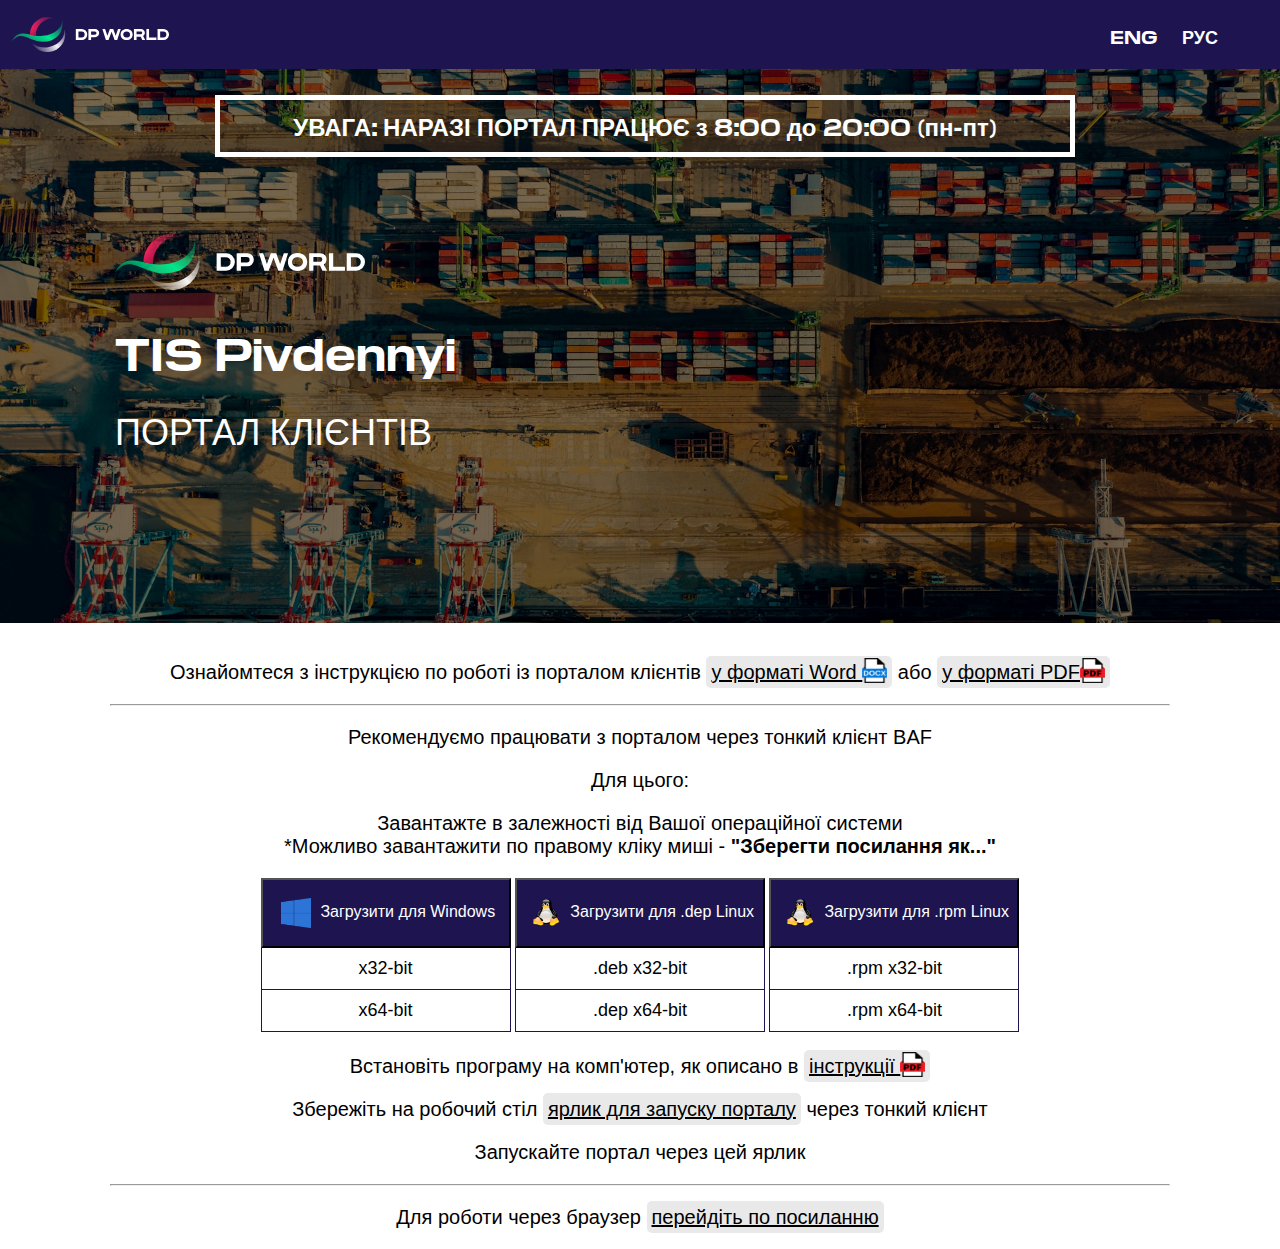
==== index.html @ ac122f91 "first commit" ====
<html>
<head>
	<meta charset="utf-8">
	<meta http-equiv=Content-Type content="text/html";>
	<meta http-equiv="Cache-Control" content="no-cache, must-revalidate">
	<link href="https://fonts.googleapis.com/css?family=Roboto:100,300,400,500,700&amp;subset=cyrillic-ext" rel="stylesheet">
	<link href="./styles/style.css" rel="stylesheet">
	<link rel="icon" type="image/x-icon" href="./img/favicon.png">
	<title>TIS Pivdennyi Портал клієнтів</title>
</head>
<body>
	<div class="header">
		<a href="https://www.dpworld.com/uk/ukraine" target="_blank" class="logo-link">
			<img class="logo" src="./img/logo.svg">
		</a>
		<div class="header-right">
			<a href="index_en.html">ENG</a>
			<a href="index_ru.html">РУС</a>
		</div>
	</div>
	<main class="main">
        <section class="intro" id="top">
            <div class="intro-wrapper">
				<h1 class="disclaimer">УВАГА: НАРАЗІ ПОРТАЛ ПРАЦЮЄ з 8:00 до 20:00 (пн-пт)</h1>
				<img class="intro_logo" src="./img/logo.svg">
                <h1 class="intro_title">TIS Pivdennyi</h1>
                <p class="intro_subtitle">
                    ПОРТАЛ КЛІЄНТІВ 
                </p>
            </div>
        </section>
	</main>
	<div class="container">
		<div class="wrapper">
		<p>Ознайомтеся з інструкцією по роботі із порталом клієнтів <a class="link wordLink" href="man/Instruction_portal.docx">у форматі Word </a> або <a class="link pdfLink" href="man/Instruction_portal.pdf">у форматі PDF</a></p>
		<hr>
		<p>Рекомендуємо працювати з порталом через тонкий клієнт BAF</p>
		<p>Для цього:</p>
		<p>Завантажте в залежності від Вашої операційної системи<br>
		*Можливо завантажити по правому кліку миші - <b>"Зберегти посилання як..."</b></p>
			<div class="btn-wrapper">
				<button class="btn">
					<img class="btn-logo" src="./img/windows-logo.png">
					<span>Загрузити для Windows</span>
				</button>
				<div class="dropdown">
					<ul>
						<li><a href="platform/setuptc.zip">x32-bit</b></a></li>
						<li><a href="platform/setuptc64.zip">x64-bit</a></li>
					</ul>
				</div>
			</div>
			<div class="btn-wrapper">
				<button class="btn">
					<img class="btn-logo" src="./img/linux-logo.png">
					<span>Загрузити для .dep Linux</span>
				</button>
				<div class="dropdown">
					<ul>
						<li><a href="platform/thin.client.deb32.tar">.deb x32-bit</a></li>
						<li><a href="platform/thin.client.deb64.tar">.dep x64-bit</a></li>
					</ul>
				</div>
			</div>
			<div class="btn-wrapper">
				<button class="btn">
					<img class="btn-logo" src="./img/linux-logo.png">
					<span>Загрузити для .rpm Linux</span>
				</button>
				<div class="dropdown">
					<ul>
						<li><a href="platform/thin.client.rpm32.tar">.rpm x32-bit</a></li>
						<li><a href="platform/thin.client.rpm64.tar">.rpm x64-bit</a></li>
					</ul>
				</div>
			</div>
			<p>Встановіть програму на комп'ютер, як описано в <a class="link pdfLink" href="man/man-install-portal.pdf">інструкції </a></p>
			<p>Збережіть на робочий стіл <a class="link" href="platform/Portal.v8i">ярлик для запуску порталу</a> через тонкий клієнт</p>
			<p>Запускайте портал через цей ярлик</p>
			<hr>
			<p>Для роботи через браузер <a class="link" href="portal-klientov/?DisableStartupMessages&l=en&vl=en">перейдіть по посиланню</a></p>
		</div>
	</div>
</div>
</body>
</html>
---- styles/style.css ----
@import url("https://maxcdn.bootstrapcdn.com/font-awesome/4.5.0/css/font-awesome.min.css");
@import url(https://fonts.googleapis.com/css?family=Open+Sans);
@font-face {
    font-family: 'Pilat Wide';
    src: url(../font/PilatWide-Bold.ttf);
}

html, body {
    margin: 0;
    padding: 0;
    font-family: "Segoe UI", sans-serif;
}

.header {
    width: 100%;
    overflow: hidden;
    background-color: #1E1450;
    padding: 5px 0;
}

.header .logo {
    font-size: 25px;
}

.header .logo-link {
    margin-left: 260px;
}

.header-right {
    float: right;
    font-weight: bold;
    margin-top: 7px;
    margin-right: 50px;
}

.header a {
    font-family: 'Pilat Wide', sans-serif;
    float: left;
    color: #fff;
    text-align: center;
    padding: 12px;
    text-decoration: none;
    font-size: 18px; 
    line-height: 25px;
    border-radius: 4px;
}

.header a:hover {
    background-color: #150E38;
    color: #fff;
}

.wrapper{
    position: relative;
    max-width: 1060px;
    margin: 0 auto;
    padding: 0 15px;
}

.intro-wrapper {
    position: relative;
    max-width: 1060px;
    margin: 0 auto;
    padding: 0 15px;
}

.intro {
    min-height: 10vh;
    background: url(../img/background.png) no-repeat center;
    background-size: cover;
    padding-top: 10px;
    padding-bottom: 123px;
}

.disclaimer{
    text-align: center;
    font-family: 'Pilat Wide', sans-serif;
    color: #fff;
    font-size: 24px;
    margin-left: 100px;
    margin-right: 100px;
    padding: 10px;
    border: 5px solid white;
}

.intro_logo {
    margin-top: 60px;
    width: 250px;
    height: auto;
}

.intro_title{
    font-family: 'Pilat Wide', sans-serif;
    max-width: 619px;
    font-weight: 500;
    font-size: 46px;
    line-height: 60px;
    color: #fff;
    margin-bottom: 22px;
}

.intro_subtitle{
    font-family: 'Pilat Wide', sans-serif;
    max-width: 546px;
    color: #fff;
    font-size: 36px;
    line-height: 24px;
    margin-bottom: 59px;
}

.container {
    text-align: center;
    padding-top: 15px;
    padding-right: 60px;
    padding-left: 60px;
}

.btn-wrapper {
    display: inline-block;
    position: relative;
}

.android-btn-wrapper {
    margin-top: 15px;
}

.btn-logo {
    height: 30px;
    width: 30px;
}

.btn {
    background-color: #1E1450;
    color: #fff;
    cursor: default;
    width: 250px;
    height: 70px;
    font-size: 16px;
}

.android-btn {
    background-color: #1E1450;
    color: #fff;
    cursor: pointer;
    width: 250px;
    height: 55px;
    font-size: 16px;
}

.android-btn:hover {
    background-color: #150E38;
}

.btn img {  
    display: inline-block;
    vertical-align: middle;
    padding: 5px;
    border-radius: 5px;
}

.android-btn img {  
    display: inline-block;
    vertical-align: middle;
    padding: 5px;
    border-radius: 5px;
}

.dropdown {
    width: 100%;
    box-sizing: border-box;
}


ul {
    list-style-type: none;
    margin: 0;
    padding: 0;
}

ul li {
    padding: 10px;
    border: 1px solid #1E1450;
    border-top: 0;
}

ul li a {
    color: #000;
    font-size: 18px;
    text-decoration: none;
}

li:hover {
    color: #fff;
    background: #1E1450;
    text-decoration: underline;
}

li:hover a {
    color: #fff;
}

p {
    font-size: 20px;
}

.link {
    color: #000;
    padding: 5px;
    border-radius: 5px;
    background-color: #E9E9E9;
}

.link:hover {
    color: #fff;
    background-color: #1E1450;
}

.wordlink:after {
    background-image: url(../img/word.png);
    background-size: 25px 25px;
    vertical-align:text-bottom;
    display: inline-block;
    width: 25px; 
    height: 25px;
    content:"";
}

.pdflink:after {
    background-image: url(../img/pdf.png);
    background-size: 25px 25px;
    vertical-align:text-bottom;
    display: inline-block;
    width: 25px; 
    height: 25px;
    content:"";
}

@media screen and (max-width: 1560px) {
    .header .logo-link {
        margin-left: 100px;
    }
}

@media screen and (max-width: 1300px) {

    .header .logo-link {
        margin-left: 0;
    }

    .intro-wrapper {
        margin-left: 100px;
    }
}

@media screen and (max-width: 1200px) {
    .disclaimer {
        font-size: 21px;
        border: 3px solid white;
    }
}

@media screen and (max-width: 1040px) {
    .disclaimer {
        font-size: 16px;
    }
}

@media screen and (max-width: 960px) {
    .disclaimer {
        font-size: 6px;
    }
}
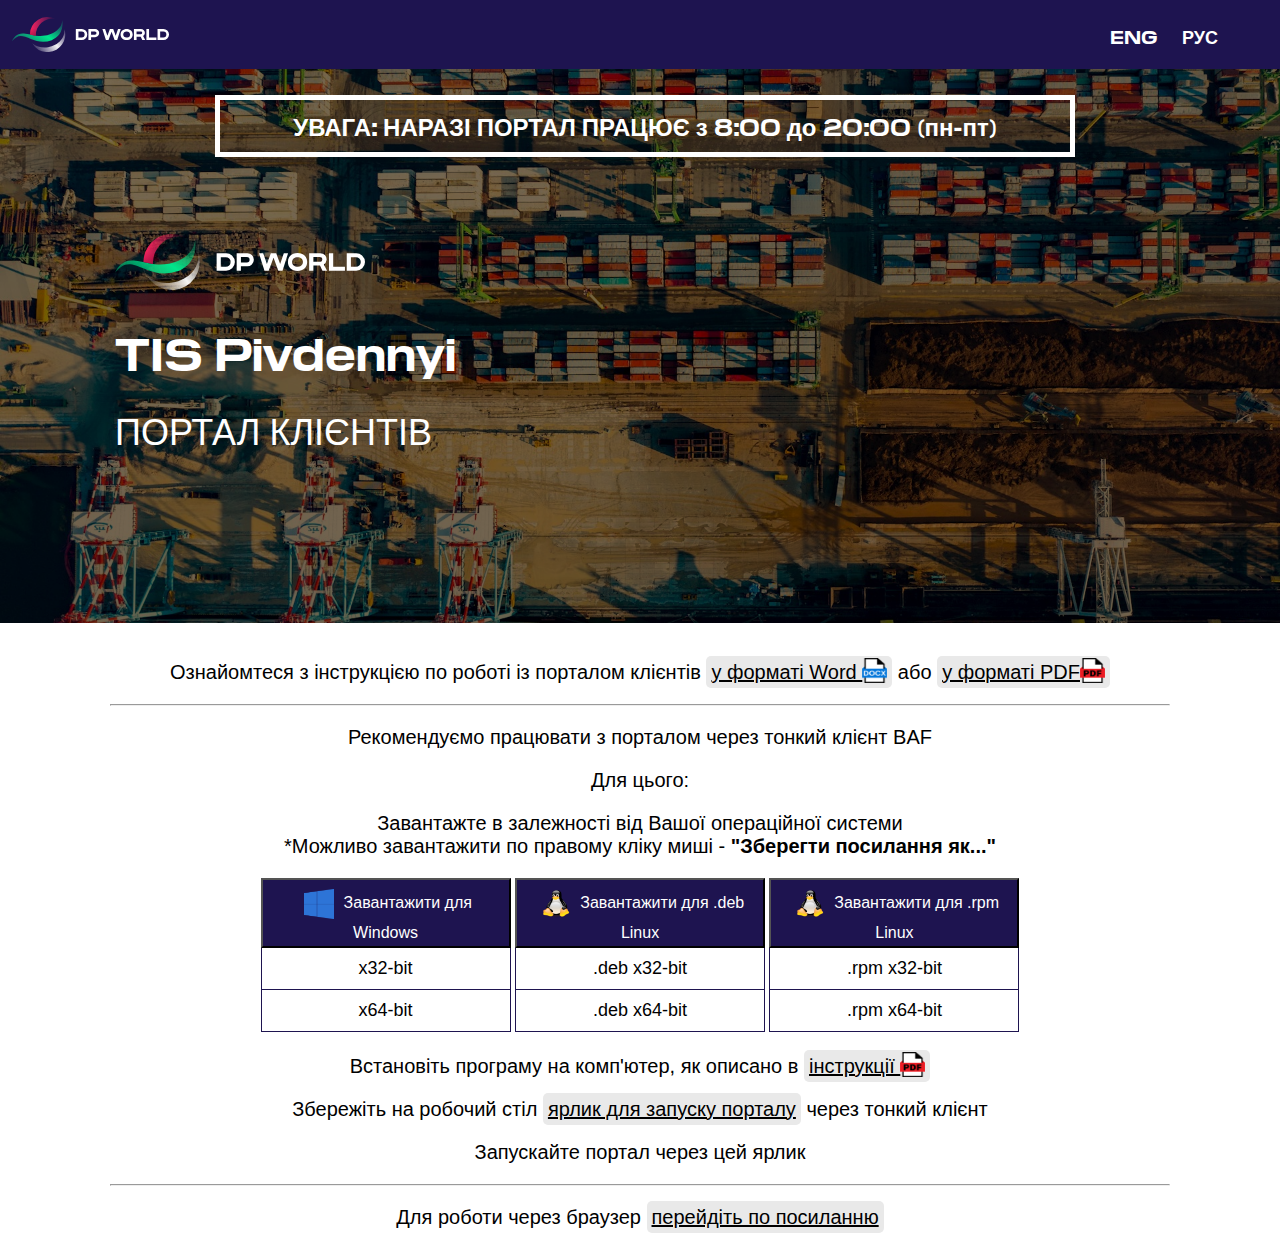
==== commit d64395ef: "second commit" ====
--- a/index.html
+++ b/index.html
@@ -41,7 +41,7 @@
 			<div class="btn-wrapper">
 				<button class="btn">
 					<img class="btn-logo" src="./img/windows-logo.png">
-					<span>Загрузити для Windows</span>
+					<span>Завантажити для Windows</span>
 				</button>
 				<div class="dropdown">
 					<ul>
@@ -53,19 +53,19 @@
 			<div class="btn-wrapper">
 				<button class="btn">
 					<img class="btn-logo" src="./img/linux-logo.png">
-					<span>Загрузити для .dep Linux</span>
+					<span>Завантажити для .deb Linux</span>
 				</button>
 				<div class="dropdown">
 					<ul>
 						<li><a href="platform/thin.client.deb32.tar">.deb x32-bit</a></li>
-						<li><a href="platform/thin.client.deb64.tar">.dep x64-bit</a></li>
+						<li><a href="platform/thin.client.deb64.tar">.deb x64-bit</a></li>
 					</ul>
 				</div>
 			</div>
 			<div class="btn-wrapper">
 				<button class="btn">
 					<img class="btn-logo" src="./img/linux-logo.png">
-					<span>Загрузити для .rpm Linux</span>
+					<span>Завантажити для .rpm Linux</span>
 				</button>
 				<div class="dropdown">
 					<ul>
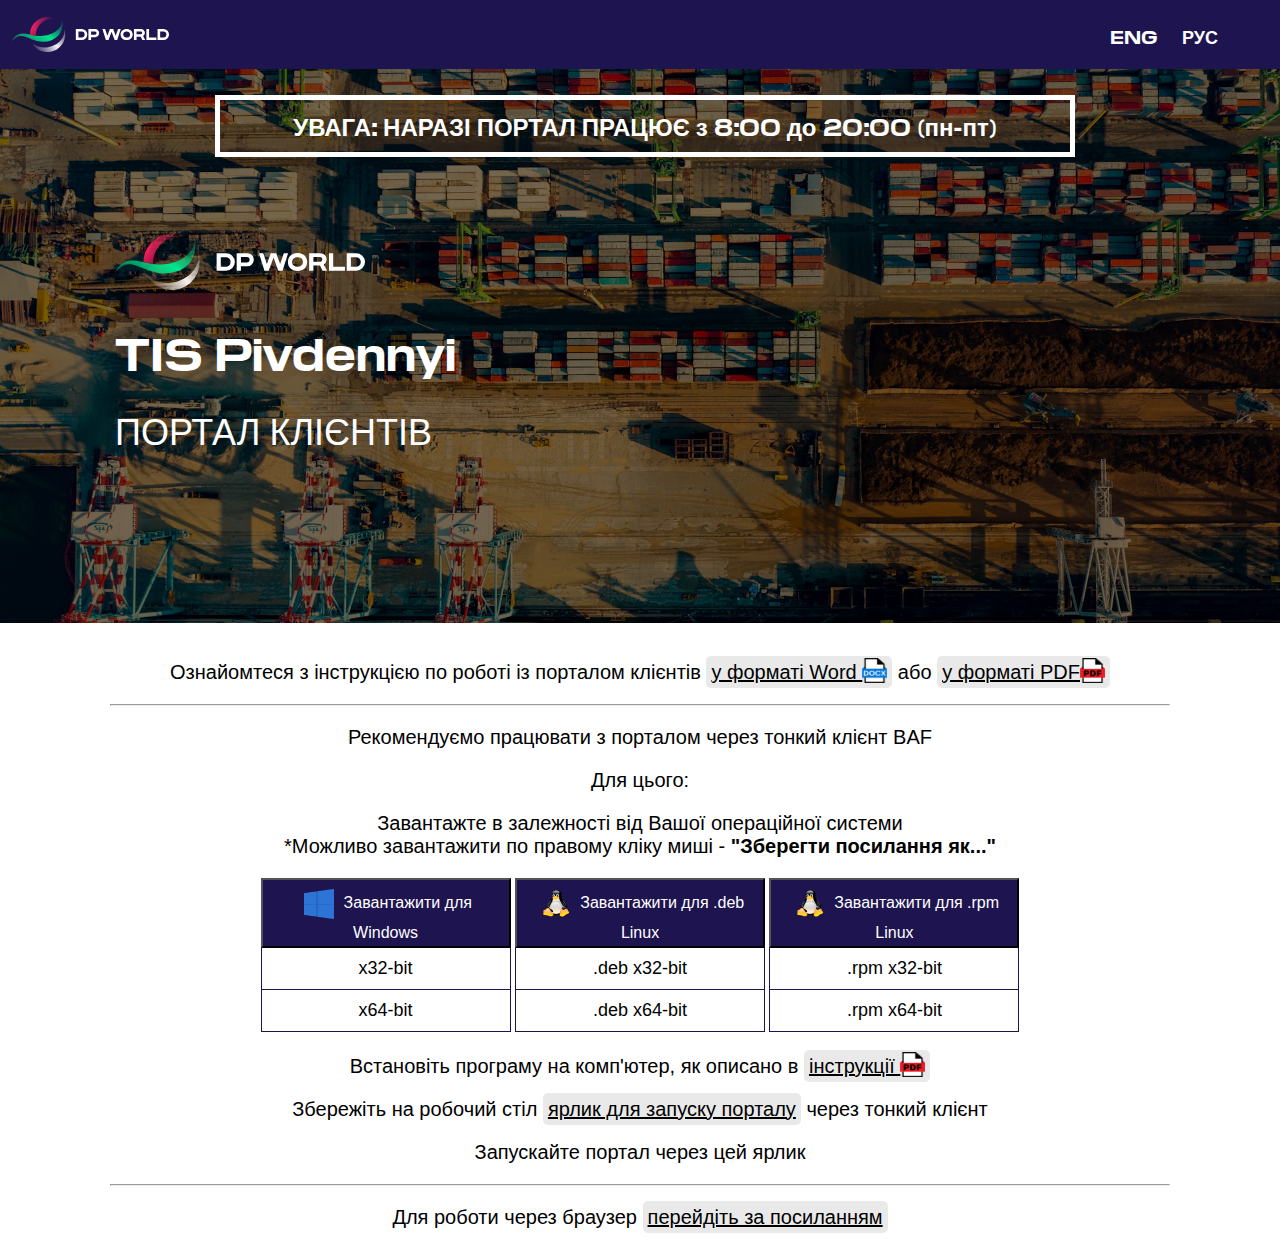
==== commit 4b6b1f25: "Changes to be committed: 	modified:   index.html 	modified:   index_ru.html" ====
--- a/index.html
+++ b/index.html
@@ -74,11 +74,11 @@
 					</ul>
 				</div>
 			</div>
-			<p>Встановіть програму на комп'ютер, як описано в <a class="link pdfLink" href="man/man-install-portal.pdf">інструкції </a></p>
+			<p>Встановіть програму на комп'ютер, як описано в <a class="link pdfLink" href="man/man-install-portal-ukr.pdf">інструкції </a></p>
 			<p>Збережіть на робочий стіл <a class="link" href="platform/Portal.v8i">ярлик для запуску порталу</a> через тонкий клієнт</p>
 			<p>Запускайте портал через цей ярлик</p>
 			<hr>
-			<p>Для роботи через браузер <a class="link" href="portal-klientov/?DisableStartupMessages&l=en&vl=en">перейдіть по посиланню</a></p>
+			<p>Для роботи через браузер <a class="link" href="portal-klientov/uk_UA/?DisableStartupMessages">перейдіть за посиланням</a></p>
 		</div>
 	</div>
 </div>
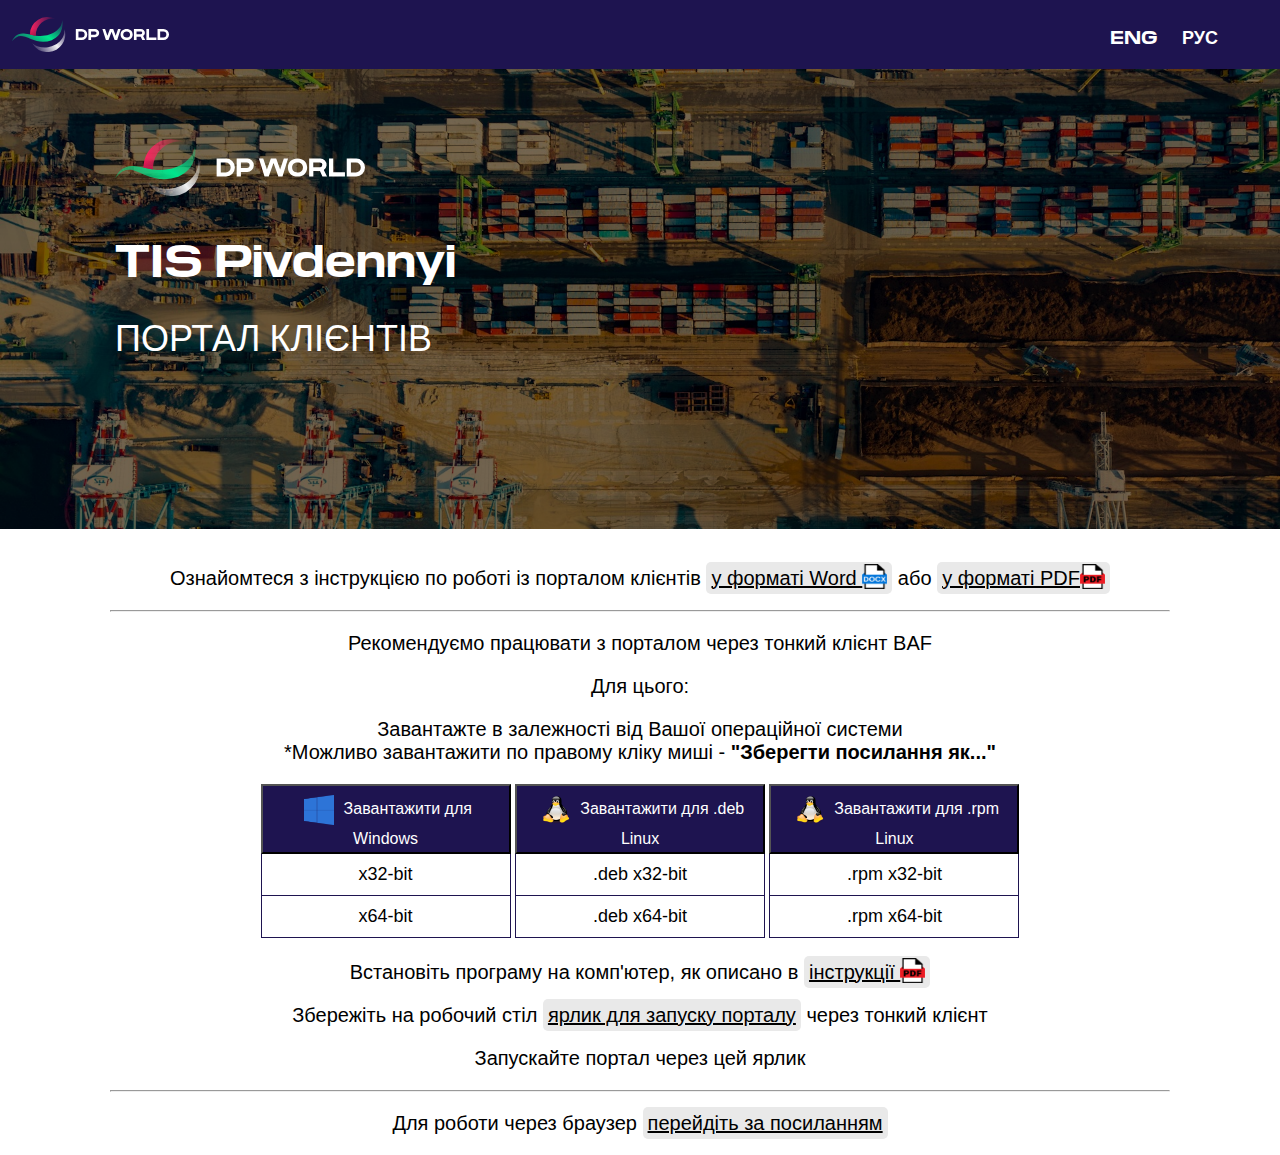
==== commit c035f8e2: "Changes to be committed: 	modified:   index.html 	modified:   index_en.html 	modified:   index_ru.ht" ====
--- a/index.html
+++ b/index.html
@@ -21,7 +21,6 @@
 	<main class="main">
         <section class="intro" id="top">
             <div class="intro-wrapper">
-				<h1 class="disclaimer">УВАГА: НАРАЗІ ПОРТАЛ ПРАЦЮЄ з 8:00 до 20:00 (пн-пт)</h1>
 				<img class="intro_logo" src="./img/logo.svg">
                 <h1 class="intro_title">TIS Pivdennyi</h1>
                 <p class="intro_subtitle">
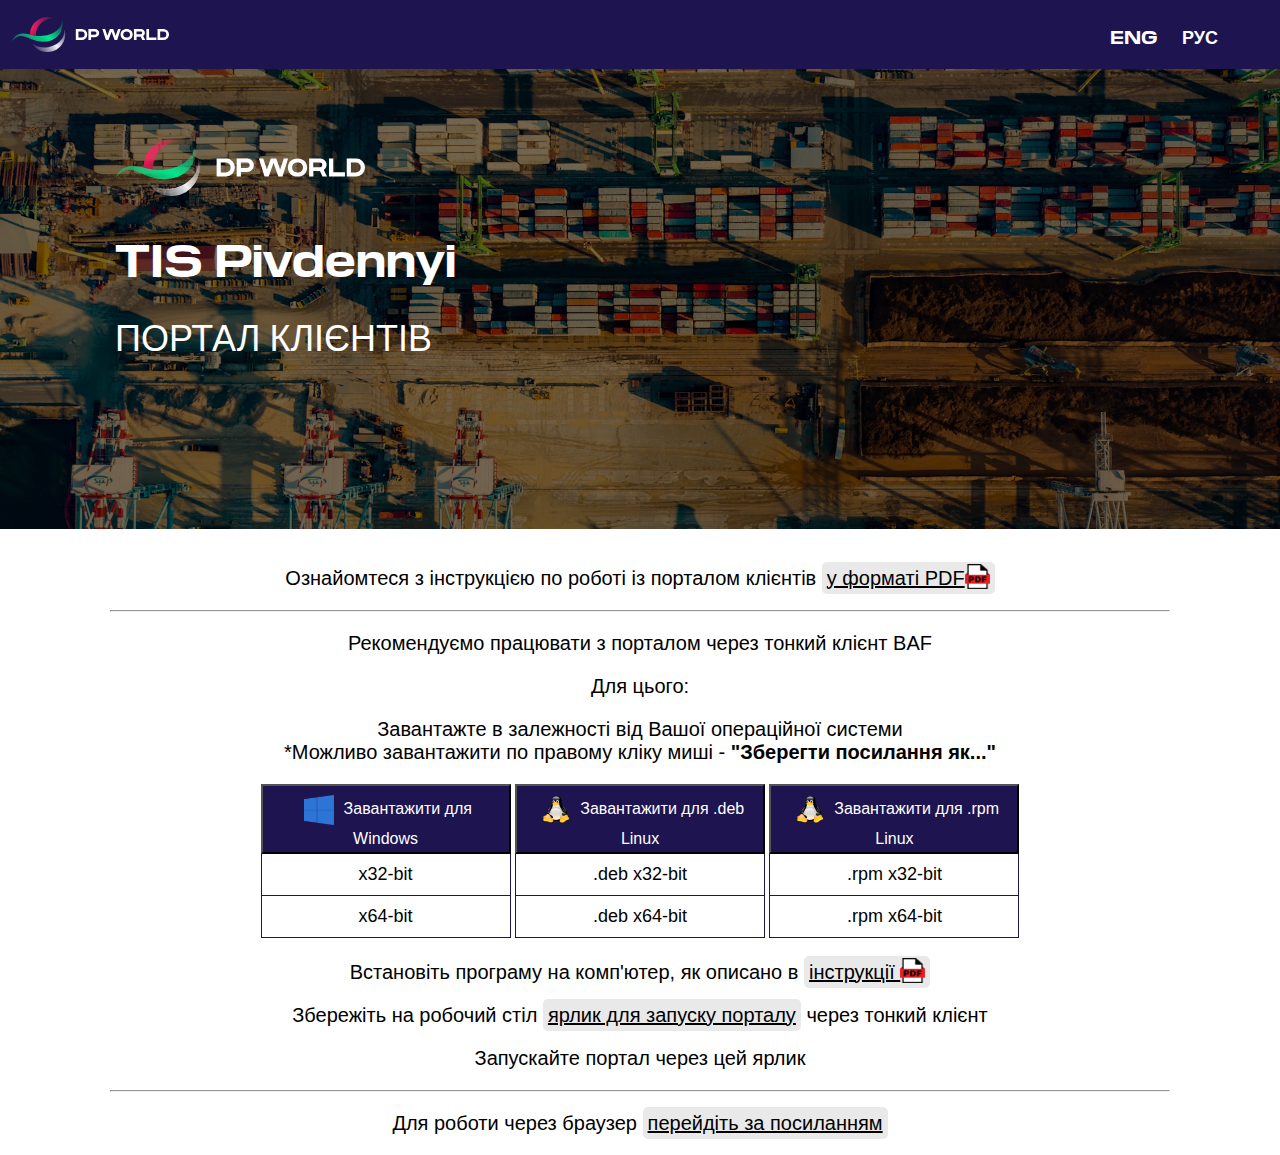
==== commit 8015758a: "Changes to be committed: 	modified:   index.html 	modified:   index_en.html 	modified:   index_ru.ht" ====
--- a/index.html
+++ b/index.html
@@ -31,7 +31,7 @@
 	</main>
 	<div class="container">
 		<div class="wrapper">
-		<p>Ознайомтеся з інструкцією по роботі із порталом клієнтів <a class="link wordLink" href="man/Instruction_portal.docx">у форматі Word </a> або <a class="link pdfLink" href="man/Instruction_portal.pdf">у форматі PDF</a></p>
+		<p>Ознайомтеся з інструкцією по роботі із порталом клієнтів <a class="link pdfLink" href="man/Instruction_portal.pdf">у форматі PDF</a></p>
 		<hr>
 		<p>Рекомендуємо працювати з порталом через тонкий клієнт BAF</p>
 		<p>Для цього:</p>
